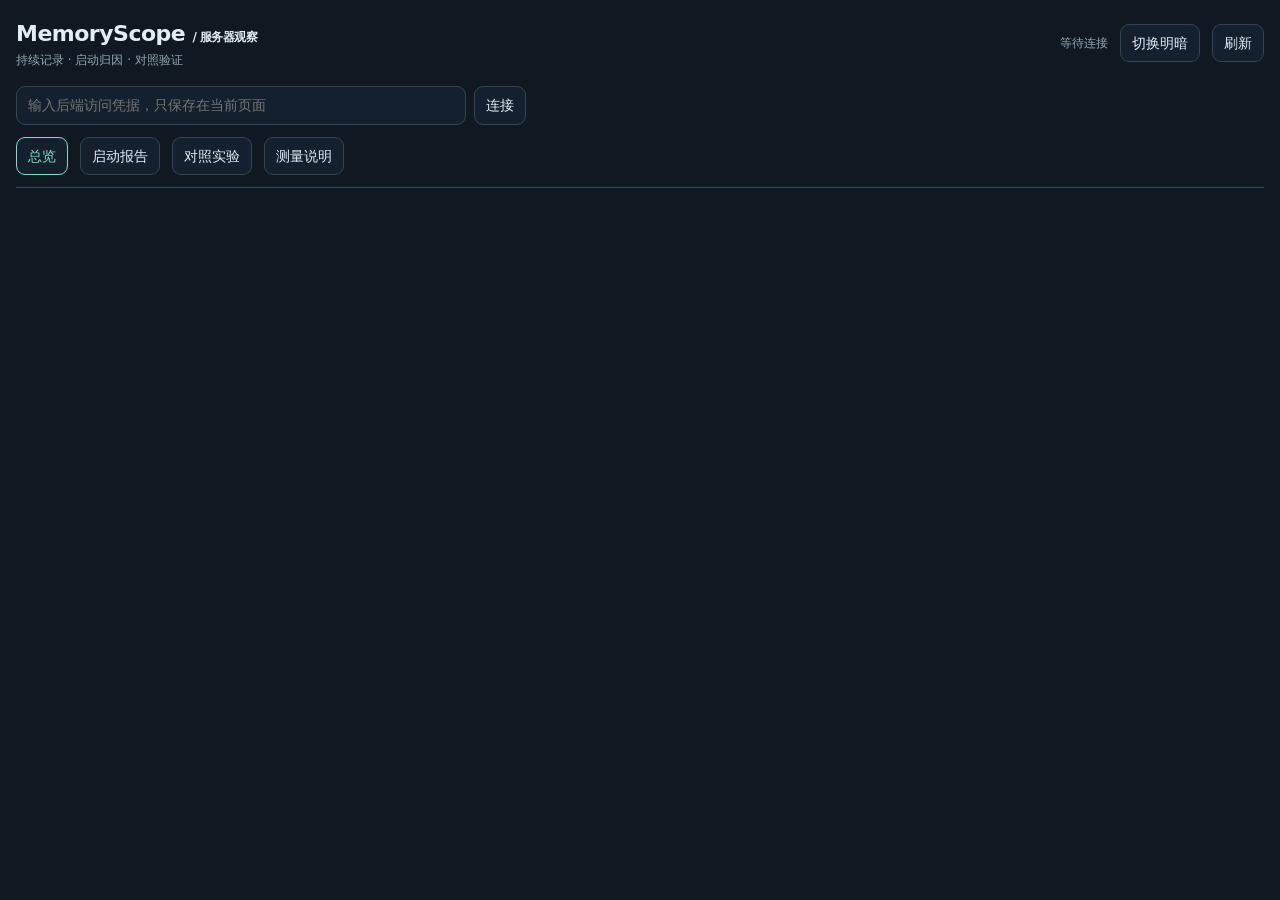
==== pages/memory/observer.html @ 2e9e2c21 "feat: add independent MemoryScope observer, startup probe and restart comparisons" ====
<!doctype html>
<html lang="zh-CN"><head><meta charset="utf-8"><meta name="viewport" content="width=device-width,initial-scale=1">
<title>MemoryScope · 服务器观察</title><link rel="stylesheet" href="./observer.css"></head>
<body class="observer-standalone"><div id="observer-root"></div><script src="./observer.js"></script></body></html>
---- pages/memory/observer.css ----
.observer-standalone{margin:0;background:#101821;color:#dce6f0;font-family:system-ui,-apple-system,"Segoe UI",sans-serif}
#observer-root{--ob-bg:#14202d;--ob-panel:#1a2938;--ob-text:#e2edf5;--ob-muted:#94a8b9;--ob-line:#304558;--ob-accent:#82dbc5;--ob-warn:#f4c978;color:var(--ob-text);font-family:system-ui,sans-serif;font-size:14px;line-height:1.6;max-width:1600px;margin:auto;padding:16px;box-sizing:border-box}
html[data-skin="light"] #observer-root,#observer-root[data-skin="light"]{--ob-bg:#f3f6f8;--ob-panel:#fff;--ob-text:#173246;--ob-muted:#536d80;--ob-line:#d1dfe9;--ob-accent:#13785f;--ob-warn:#926200}
#observer-root *{box-sizing:border-box}#observer-root [hidden]{display:none!important}
.ob-header,.ob-tools,.ob-tabs{display:flex;align-items:center;gap:12px;flex-wrap:wrap}.ob-header{justify-content:space-between;margin-bottom:16px}.ob-header h1{font-size:22px;margin:0;letter-spacing:-.5px}.ob-header p{margin:0;color:var(--ob-muted);font-size:12px}.ob-tabs{margin:12px 0;border-bottom:1px solid var(--ob-line);padding-bottom:12px}
#observer-root button,#observer-root select,#observer-root input{font:inherit;color:var(--ob-text);border:1px solid var(--ob-line);border-radius:9px;background:var(--ob-bg);padding:7px 11px;max-width:100%}#observer-root button{cursor:pointer}#observer-root button:hover,#observer-root button[aria-selected="true"]{border-color:var(--ob-accent);color:var(--ob-accent)}#observer-root button:disabled{opacity:.4;cursor:not-allowed}#observer-root :focus-visible{outline:2px solid var(--ob-accent);outline-offset:3px}
.ob-status{font-size:12px;color:var(--ob-muted)}.ob-notice{border-left:3px solid var(--ob-warn);padding:10px 14px;background:var(--ob-bg);margin:12px 0;color:var(--ob-warn);overflow-wrap:anywhere}.ob-cards{display:grid;grid-template-columns:repeat(4,minmax(0,1fr));gap:12px;margin:14px 0}.ob-card,.ob-box{background:var(--ob-panel);border:1px solid var(--ob-line);border-radius:12px;padding:16px}.ob-card span{color:var(--ob-muted);font-size:12px;display:block}.ob-card strong{font-size:26px;font-weight:550;font-variant-numeric:tabular-nums;display:block;margin:4px 0}.ob-card small{font-size:11px;color:var(--ob-muted)}.ob-box{margin:12px 0}.ob-box h2{font-size:15px;margin:0 0 12px}.ob-caption{color:var(--ob-muted);font-size:12px;margin:8px 0}.ob-table-wrap{overflow:auto;max-height:55vh}#observer-root table{width:100%;border-collapse:collapse;font-size:12px}#observer-root th,#observer-root td{text-align:left;padding:9px 10px;border-bottom:1px solid var(--ob-line);vertical-align:top;white-space:nowrap}#observer-root th{position:sticky;top:0;background:var(--ob-panel);color:var(--ob-muted);font-weight:500;z-index:1}#observer-root td:first-child{max-width:420px;overflow-wrap:anywhere;white-space:normal}#observer-root tr:last-child td{border-bottom:0}.ob-chart{width:100%;height:240px;display:block}.ob-chart text{fill:var(--ob-muted);font-size:12px}.ob-chart .grid{stroke:var(--ob-line);stroke-width:1}.ob-chart .curve{stroke:var(--ob-accent);stroke-width:2;fill:none}.ob-chart .swap-curve{stroke:var(--ob-warn);stroke-width:1.5;fill:none}.ob-chart rect{fill:var(--ob-accent);opacity:.12}.ob-badge{color:var(--ob-accent);font-size:11px}.ob-form{display:grid;grid-template-columns:2fr 1.2fr .6fr auto;gap:10px;align-items:end}.ob-form label{display:flex;flex-direction:column;gap:5px;color:var(--ob-muted);font-size:12px}.ob-empty{padding:30px;text-align:center;color:var(--ob-muted)}.ob-source{font-family:ui-monospace,monospace;font-size:11px;overflow-wrap:anywhere;color:var(--ob-muted)}.ob-auth{display:flex;gap:8px;margin:12px 0}.ob-auth input{flex:1;max-width:450px!important}.ob-columns{display:grid;grid-template-columns:1fr 1fr;gap:12px}.ob-job{border-left:2px solid var(--ob-accent);padding-left:14px;margin:18px 0}.ob-job p{margin:4px 0}.ob-mode{font-size:12px}
@media(max-width:850px){.ob-cards{grid-template-columns:repeat(2,minmax(0,1fr))}.ob-form{grid-template-columns:1fr 1fr}.ob-columns{grid-template-columns:1fr}}
@media(max-width:480px){#observer-root{padding:9px}.ob-cards{gap:8px}.ob-card{padding:12px}.ob-card strong{font-size:21px}.ob-form{grid-template-columns:1fr}.ob-tools{gap:7px}.ob-chart{height:190px}}
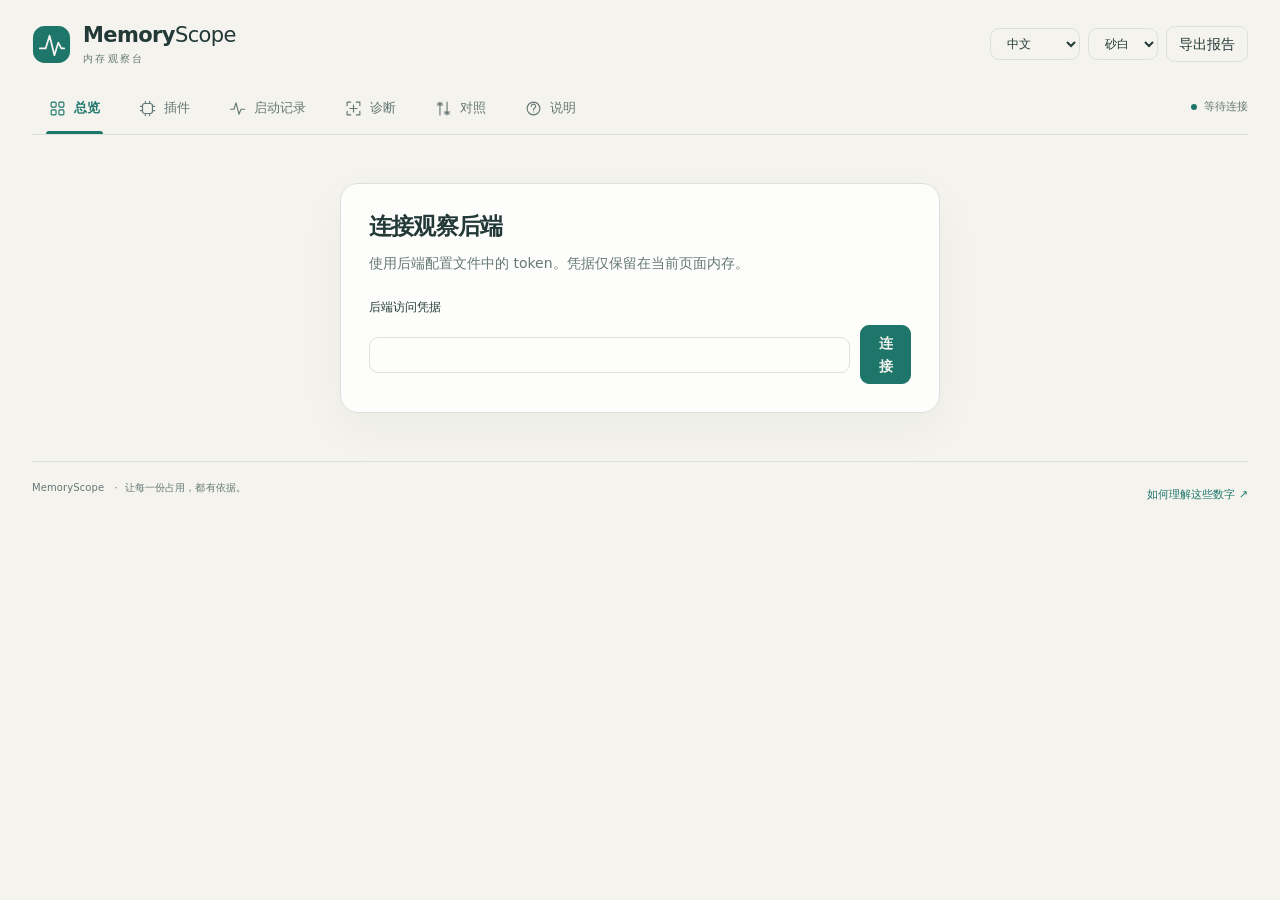
==== commit eadbed56: "Redesign MemoryScope WebUI and connect observer evidence across pages" ====
--- a/pages/memory/observer.html
+++ b/pages/memory/observer.html
@@ -1,4 +1,125 @@
 <!doctype html>
-<html lang="zh-CN"><head><meta charset="utf-8"><meta name="viewport" content="width=device-width,initial-scale=1">
-<title>MemoryScope · 服务器观察</title><link rel="stylesheet" href="./observer.css"></head>
-<body class="observer-standalone"><div id="observer-root"></div><script src="./observer.js"></script></body></html>
+<html lang="zh-CN" data-scope-theme="paper">
+  <head>
+    <meta charset="utf-8" />
+    <meta name="viewport" content="width=device-width, initial-scale=1" />
+    <meta name="color-scheme" content="light dark" />
+    <title>MemoryScope · 内存观察台</title>
+    <link rel="stylesheet" href="./style.css" />
+    <script type="module" src="./app.js"></script>
+  </head>
+  <body data-mode="standalone">
+    <div class="shell">
+      <header class="topbar">
+        <a class="brand" href="#overview" aria-label="MemoryScope"
+          ><svg
+            class="brand-mark"
+            viewBox="0 0 40 40"
+            fill="none"
+            aria-hidden="true"
+          >
+            <rect x="1" y="1" width="38" height="38" rx="12" />
+            <path d="M8 24h6l4-13 5 20 4-13 3 6h3" /></svg
+          ><span
+            >Memory<span class="brand-light">Scope</span
+            ><small data-t="brand.sub">内存观察台</small></span
+          ></a
+        >
+        <div class="header-controls">
+          <label class="sr-only" for="locale" data-t="language">语言</label
+          ><select id="locale" class="compact">
+            <option value="zh-CN">中文</option>
+            <option value="en-US">English</option></select
+          ><label class="sr-only" for="theme" data-t="theme">主题</label
+          ><select id="theme" class="compact">
+            <option value="paper" data-t="theme.paper">砂白</option>
+            <option value="midnight" data-t="theme.midnight">深海</option>
+            <option value="plum" data-t="theme.plum">暮紫</option></select
+          ><button id="export" class="quiet" data-t="export">导出报告</button>
+        </div>
+      </header>
+      <div class="navrow">
+        <nav id="navigation" aria-label="页面导航"></nav>
+        <span id="connection" class="connection" role="status"
+          ><i></i><span data-t="connecting">连接中</span></span
+        >
+      </div>
+      <form id="auth" class="auth card" hidden>
+        <div>
+          <h1 data-t="auth.title">连接观察后端</h1>
+          <p data-t="auth.desc">
+            使用后端配置文件中的 token。凭据仅保留在当前页面内存。
+          </p>
+        </div>
+        <label for="token" data-t="auth.token">后端访问凭据</label>
+        <div class="inline">
+          <input
+            id="token"
+            type="password"
+            autocomplete="off"
+            required
+          /><button class="primary" data-t="connect">连接</button>
+        </div>
+      </form>
+      <div id="notice" class="notice" role="status" hidden></div>
+      <main id="workspace" tabindex="-1">
+        <div class="page-heading">
+          <div>
+            <p class="eyebrow" id="eyebrow">MEMORY OBSERVATORY</p>
+            <h1 id="page-title">总览</h1>
+            <p id="page-subtitle" class="muted"></p>
+          </div>
+          <div class="refresh-controls">
+            <span id="updated" class="muted"></span
+            ><label class="sr-only" for="autorefresh" data-t="auto"
+              >自动刷新</label
+            ><select id="autorefresh">
+              <option value="15" data-t="auto.15">每 15 秒</option>
+              <option value="60" data-t="auto.60">每 60 秒</option>
+              <option value="0" data-t="auto.off">暂停刷新</option></select
+            ><button id="refresh" data-t="refresh">刷新</button>
+          </div>
+        </div>
+        <div id="content" aria-busy="true">
+          <div class="loading" data-t="loading">正在读取数据…</div>
+        </div>
+      </main>
+      <footer>
+        <span
+          >MemoryScope <span class="footer-dot">·</span
+          ><span data-t="footer">让每一份占用，都有依据。</span></span
+        ><button data-go="guide" class="text-button" data-t="metrics.help">
+          如何理解这些数字 ↗
+        </button>
+      </footer>
+    </div>
+    <div id="drawer" class="drawer-backdrop" hidden>
+      <section
+        class="drawer"
+        role="dialog"
+        aria-modal="true"
+        aria-labelledby="detail-title"
+        tabindex="-1"
+      >
+        <header class="drawer-head">
+          <span class="eyebrow">PLUGIN INSIGHT</span
+          ><button id="close-drawer" data-t="close">关闭</button>
+        </header>
+        <div id="detail"></div>
+      </section>
+    </div>
+    <dialog id="confirm">
+      <form method="dialog">
+        <h2 id="confirm-title"></h2>
+        <p id="confirm-text"></p>
+        <div class="dialog-actions">
+          <button value="cancel" data-t="cancel">取消</button
+          ><button value="confirm" class="primary" data-t="continue">
+            确认执行
+          </button>
+        </div>
+      </form>
+    </dialog>
+    <div id="toast" class="toast" role="status" hidden></div>
+  </body>
+</html>
--- a/pages/memory/style.css
+++ b/pages/memory/style.css
@@ -0,0 +1,1436 @@
+/* Original MemoryScope design: mineral accents and a data-first workspace. */
+:root {
+  color-scheme: light;
+  --bg: #f4f3ee;
+  --surface: #fdfdfb;
+  --soft: #eeeee8;
+  --hover: #e6ebe6;
+  --ink: #233937;
+  --muted: #657874;
+  --line: #dce2db;
+  --accent: #1e766b;
+  --accent-soft: #e4f0ea;
+  --secondary: #c48756;
+  --warn: #a45b27;
+  --bad: #b94b48;
+  --shadow: 0 16px 50px #2037310a;
+  --chart-fill: #1e766b12;
+  --radius: 18px;
+  --sans: Inter, "Segoe UI", "Microsoft YaHei", system-ui, sans-serif;
+  --mono: "Cascadia Code", "SFMono-Regular", Consolas, monospace;
+}
+:root[data-scope-theme="midnight"] {
+  color-scheme: dark;
+  --bg: #10191f;
+  --surface: #17242c;
+  --soft: #1c2c35;
+  --hover: #253943;
+  --ink: #e2ebea;
+  --muted: #99adb3;
+  --line: #2b3c45;
+  --accent: #83d2bf;
+  --accent-soft: #223c3c;
+  --secondary: #e8b884;
+  --warn: #efb07b;
+  --bad: #f69891;
+  --shadow: 0 16px 50px #02090e20;
+  --chart-fill: #83d2bf14;
+}
+:root[data-scope-theme="plum"] {
+  color-scheme: dark;
+  --bg: #1c1924;
+  --surface: #282332;
+  --soft: #302a3c;
+  --hover: #3b3349;
+  --ink: #f0e8ef;
+  --muted: #b6a8bf;
+  --line: #41374d;
+  --accent: #d0b1e9;
+  --accent-soft: #3b304d;
+  --secondary: #eeb29f;
+  --warn: #efbd87;
+  --bad: #ffa1b7;
+  --shadow: 0 16px 50px #110b1d20;
+  --chart-fill: #d0b1e912;
+}
+* {
+  box-sizing: border-box;
+}
+body {
+  margin: 0;
+  background: var(--bg);
+  color: var(--ink);
+  font: 14px/1.6 var(--sans);
+}
+[hidden] {
+  display: none !important;
+}
+button,
+input,
+select {
+  font: inherit;
+  color: inherit;
+}
+button,
+select,
+input {
+  border: 1px solid var(--line);
+  border-radius: 9px;
+  background: var(--surface);
+  min-height: 36px;
+  padding: 6px 12px;
+}
+button,
+select {
+  cursor: pointer;
+}
+button:hover {
+  background: var(--hover);
+  border-color: var(--muted);
+}
+button:disabled {
+  cursor: not-allowed;
+  opacity: 0.45;
+}
+button:focus-visible,
+input:focus-visible,
+select:focus-visible,
+a:focus-visible,
+[tabindex]:focus-visible {
+  outline: 2px solid var(--accent);
+  outline-offset: 3px;
+}
+button.primary {
+  background: var(--accent);
+  border-color: var(--accent);
+  color: var(--bg);
+  font-weight: 650;
+}
+button.quiet {
+  background: transparent;
+}
+button.text-button {
+  border: 0;
+  background: none;
+  padding: 0;
+  min-height: 30px;
+  color: var(--accent);
+}
+a {
+  color: var(--accent);
+}
+h1,
+h2,
+h3,
+p {
+  margin: 0;
+}
+h1 {
+  font-size: 27px;
+  font-weight: 650;
+  letter-spacing: -0.8px;
+  line-height: 1.3;
+}
+h2 {
+  font-size: 16px;
+  font-weight: 650;
+  letter-spacing: -0.3px;
+}
+h3 {
+  font-size: 14px;
+}
+p + p {
+  margin-top: 10px;
+}
+small,
+.muted {
+  color: var(--muted);
+}
+small {
+  font-size: 12px;
+}
+.mono {
+  font-family: var(--mono);
+  font-variant-numeric: tabular-nums;
+}
+.num {
+  font-variant-numeric: tabular-nums;
+  white-space: nowrap;
+}
+.sr-only {
+  position: absolute;
+  width: 1px;
+  height: 1px;
+  padding: 0;
+  overflow: hidden;
+  clip: rect(0, 0, 0, 0);
+  white-space: nowrap;
+}
+.shell {
+  max-width: 1640px;
+  margin: auto;
+  padding: 0 32px;
+}
+.topbar {
+  display: flex;
+  align-items: center;
+  justify-content: space-between;
+  gap: 16px;
+  padding: 23px 0 21px;
+}
+.brand {
+  display: flex;
+  gap: 12px;
+  align-items: center;
+  color: var(--ink);
+  text-decoration: none;
+  font-size: 21px;
+  line-height: 1.2;
+  font-weight: 700;
+  letter-spacing: -0.6px;
+}
+.brand-light {
+  font-weight: 400;
+}
+.brand small {
+  display: block;
+  font-size: 10px;
+  letter-spacing: 2.3px;
+  margin-top: 5px;
+  font-weight: 500;
+}
+.brand-mark {
+  width: 39px;
+  height: 39px;
+  flex-shrink: 0;
+}
+.brand-mark rect {
+  fill: var(--accent);
+}
+.brand-mark path {
+  stroke: var(--bg);
+  stroke-width: 1.8;
+  stroke-linecap: round;
+  stroke-linejoin: round;
+}
+.header-controls,
+.inline,
+.refresh-controls,
+.toolbar,
+.pills,
+.card-head,
+.row-between {
+  display: flex;
+  align-items: center;
+  gap: 10px;
+}
+.header-controls {
+  gap: 8px;
+}
+.compact {
+  min-height: 32px;
+  font-size: 12px;
+  background: transparent;
+}
+.navrow {
+  display: flex;
+  align-items: center;
+  justify-content: space-between;
+  gap: 12px;
+  border-bottom: 1px solid var(--line);
+  margin-bottom: 24px;
+}
+nav {
+  display: flex;
+  gap: 5px;
+  overflow-x: auto;
+  scrollbar-width: none;
+}
+nav button {
+  position: relative;
+  display: flex;
+  align-items: center;
+  gap: 8px;
+  background: none;
+  border: none;
+  border-radius: 0;
+  white-space: nowrap;
+  padding: 12px 17px 15px;
+  color: var(--muted);
+  font-size: 13px;
+}
+nav button:hover {
+  background: transparent;
+  color: var(--ink);
+}
+nav button[aria-current="page"] {
+  color: var(--accent);
+  font-weight: 650;
+}
+nav button[aria-current="page"]:after {
+  content: "";
+  height: 3px;
+  position: absolute;
+  bottom: 0;
+  left: 14px;
+  right: 14px;
+  background: var(--accent);
+  border-radius: 3px 3px 0 0;
+}
+.icon {
+  height: 17px;
+  width: 17px;
+  vertical-align: middle;
+  stroke: currentColor;
+  stroke-width: 1.6;
+  fill: none;
+  stroke-linecap: round;
+  stroke-linejoin: round;
+}
+.connection {
+  display: flex;
+  align-items: center;
+  gap: 7px;
+  font-size: 11px;
+  white-space: nowrap;
+  color: var(--muted);
+  padding-bottom: 6px;
+}
+.connection i,
+.dot {
+  width: 6px;
+  height: 6px;
+  border-radius: 50%;
+  background: var(--accent);
+  display: inline-block;
+}
+.connection.error i {
+  background: var(--bad);
+}
+.connection.pending i {
+  background: var(--warn);
+}
+.page-heading {
+  display: flex;
+  justify-content: space-between;
+  align-items: flex-end;
+  gap: 18px;
+  margin: 0 0 24px;
+}
+.page-heading .muted {
+  font-size: 12px;
+  margin-top: 8px;
+}
+.eyebrow {
+  font: 10px/1.6 var(--mono);
+  letter-spacing: 2px;
+  color: var(--accent);
+  margin-bottom: 7px;
+}
+.refresh-controls {
+  flex-shrink: 0;
+}
+.refresh-controls .muted {
+  margin: 0;
+  font-size: 11px;
+}
+.refresh-controls select,
+.refresh-controls button {
+  font-size: 12px;
+  min-height: 33px;
+}
+.card {
+  background: var(--surface);
+  border: 1px solid var(--line);
+  border-radius: var(--radius);
+  box-shadow: var(--shadow);
+  min-width: 0;
+}
+.card-head {
+  padding: 21px 23px 14px;
+  justify-content: space-between;
+  flex-wrap: wrap;
+}
+.card-head small {
+  display: block;
+  margin-top: 3px;
+}
+.card-body {
+  padding: 0 23px 22px;
+}
+.metrics {
+  display: grid;
+  grid-template-columns: repeat(4, minmax(0, 1fr));
+  gap: 14px;
+  margin-bottom: 18px;
+}
+.metric {
+  padding: 18px 21px 15px;
+  position: relative;
+  overflow: hidden;
+}
+.metric-label {
+  font-size: 12px;
+  color: var(--muted);
+  display: flex;
+  justify-content: space-between;
+  gap: 8px;
+}
+.metric-label .icon {
+  opacity: 0.65;
+}
+.metric-value {
+  font-family: var(--mono);
+  font-size: 29px;
+  letter-spacing: -1.6px;
+  line-height: 1.5;
+  margin-top: 7px;
+  font-weight: 500;
+}
+.metric-value .unit {
+  font-size: 13px;
+  letter-spacing: 0;
+  color: var(--muted);
+  margin-left: 5px;
+}
+.metric-note {
+  font-size: 11px;
+  color: var(--muted);
+  min-height: 18px;
+}
+.overview-grid {
+  display: grid;
+  grid-template-columns: minmax(0, 2.55fr) minmax(260px, 1fr);
+  gap: 18px;
+  margin-bottom: 18px;
+}
+.chart-card {
+  overflow: hidden;
+}
+.chart-toolbar {
+  padding: 0 23px;
+  display: flex;
+  justify-content: space-between;
+  gap: 10px;
+  flex-wrap: wrap;
+}
+.pills {
+  gap: 2px;
+  padding: 3px;
+  background: var(--soft);
+  border-radius: 9px;
+  width: max-content;
+  max-width: 100%;
+}
+.pills button {
+  border: 0;
+  background: none;
+  min-height: 28px;
+  font-size: 11px;
+  padding: 4px 11px;
+  white-space: nowrap;
+}
+.pills button[aria-pressed="true"] {
+  background: var(--surface);
+  box-shadow: 0 1px 4px #0000000e;
+  color: var(--accent);
+}
+.chart-toolbar select {
+  font-size: 11px;
+  min-height: 30px;
+  max-width: 100%;
+}
+.chart-options {
+  display: flex;
+  align-items: center;
+  gap: 9px;
+  color: var(--muted);
+  font-size: 11px;
+}
+.chart-options input {
+  min-height: 0;
+  accent-color: var(--accent);
+  margin: 0 4px 0 0;
+}
+.chart-options label {
+  display: flex;
+  align-items: center;
+}
+.trend {
+  position: relative;
+  margin: 10px 10px 0;
+  min-width: 0;
+  user-select: none;
+}
+.trend svg {
+  width: 100%;
+  height: 310px;
+  display: block;
+  touch-action: pan-y;
+}
+.chart-axis {
+  font: 11px var(--sans);
+  fill: var(--muted);
+}
+.chart-grid {
+  stroke: var(--line);
+  stroke-dasharray: 3 5;
+}
+.chart-line {
+  fill: none;
+  stroke: var(--accent);
+  stroke-width: 2.3;
+  stroke-linejoin: round;
+  stroke-linecap: round;
+}
+.chart-area {
+  fill: var(--chart-fill);
+}
+.chart-marker {
+  fill: var(--accent);
+  stroke: var(--surface);
+  stroke-width: 3;
+}
+.chart-cross {
+  stroke: var(--muted);
+  stroke-width: 1;
+  stroke-dasharray: 4 4;
+}
+.chart-selection {
+  fill: var(--accent);
+  opacity: 0.13;
+}
+.chart-tip {
+  position: absolute;
+  z-index: 2;
+  pointer-events: none;
+  background: var(--ink);
+  color: var(--bg);
+  border-radius: 9px;
+  box-shadow: var(--shadow);
+  padding: 10px 14px;
+  font: 12px var(--mono);
+  min-width: 150px;
+  top: 12px;
+}
+.chart-tip small {
+  color: inherit;
+  opacity: 0.75;
+  display: block;
+  font: 10px var(--sans);
+  margin-bottom: 5px;
+}
+.chart-empty {
+  height: 270px;
+  display: flex;
+  flex-direction: column;
+  align-items: center;
+  justify-content: center;
+  color: var(--muted);
+  gap: 8px;
+  text-align: center;
+  padding: 24px;
+}
+.chart-summary {
+  border-top: 1px solid var(--line);
+  display: grid;
+  grid-template-columns: repeat(3, 1fr);
+  padding: 14px 23px;
+  gap: 10px;
+}
+.chart-summary span {
+  display: block;
+  font-size: 10px;
+  color: var(--muted);
+}
+.chart-summary strong {
+  font: 14px var(--mono);
+  display: block;
+  margin-top: 3px;
+}
+.chart-hint {
+  font-size: 10px;
+  color: var(--muted);
+  margin: 0 23px 12px;
+}
+.insight-head {
+  padding: 23px 23px 18px;
+  border-bottom: 1px solid var(--line);
+}
+.insight-head h2 {
+  font-size: 20px;
+  margin: 5px 0 7px;
+  font-weight: 500;
+}
+.insight-head p {
+  font-size: 12px;
+  color: var(--muted);
+}
+.insight-metrics {
+  display: grid;
+  gap: 15px;
+  padding: 20px 23px;
+}
+.stat-row {
+  display: flex;
+  align-items: center;
+  justify-content: space-between;
+  gap: 8px;
+  font-size: 12px;
+}
+.stat-row span {
+  color: var(--muted);
+}
+.stat-row strong {
+  font-family: var(--mono);
+  font-size: 12px;
+  font-weight: 500;
+}
+.meter {
+  height: 5px;
+  background: var(--soft);
+  border-radius: 3px;
+  overflow: hidden;
+  margin-top: 9px;
+}
+.meter span {
+  display: block;
+  height: 100%;
+  background: var(--accent);
+  border-radius: 3px;
+}
+.insight-foot {
+  padding: 15px 23px;
+  border-top: 1px solid var(--line);
+  font-size: 11px;
+  color: var(--muted);
+}
+.insight-foot button {
+  font-size: 11px;
+}
+.two-col {
+  display: grid;
+  grid-template-columns: repeat(2, minmax(0, 1fr));
+  gap: 18px;
+  margin-bottom: 18px;
+}
+.table-wrap {
+  overflow-x: auto;
+  scrollbar-width: thin;
+  max-width: 100%;
+  border-radius: 0 0 var(--radius) var(--radius);
+}
+table {
+  width: 100%;
+  border-collapse: collapse;
+  font-size: 12px;
+  text-align: left;
+}
+th {
+  font-size: 10px;
+  letter-spacing: 0.3px;
+  font-weight: 500;
+  color: var(--muted);
+  background: var(--soft);
+  white-space: nowrap;
+}
+th,
+td {
+  padding: 13px 20px;
+  border-bottom: 1px solid var(--line);
+}
+td {
+  vertical-align: middle;
+}
+tbody tr:last-child td {
+  border-bottom: none;
+}
+tbody tr:hover {
+  background: var(--soft);
+}
+td.right,
+th.right {
+  text-align: right;
+}
+td .sub {
+  display: block;
+  color: var(--muted);
+  font: 10px var(--mono);
+  margin-top: 3px;
+  max-width: 360px;
+  overflow: hidden;
+  text-overflow: ellipsis;
+  white-space: nowrap;
+}
+.plugin-link {
+  border: 0;
+  padding: 0;
+  background: none;
+  color: var(--ink);
+  font-weight: 600;
+  min-height: 26px;
+  max-width: 300px;
+  overflow: hidden;
+  text-overflow: ellipsis;
+  white-space: nowrap;
+  display: block;
+  text-align: left;
+}
+.plugin-link:hover {
+  background: none;
+  color: var(--accent);
+}
+.tag {
+  display: inline-flex;
+  gap: 5px;
+  align-items: center;
+  background: var(--accent-soft);
+  color: var(--accent);
+  font-size: 10px;
+  padding: 3px 8px;
+  border-radius: 5px;
+  white-space: nowrap;
+}
+.tag.neutral {
+  color: var(--muted);
+  background: var(--soft);
+}
+.tag.warn {
+  color: var(--warn);
+  background: var(--soft);
+}
+.tag.bad {
+  color: var(--bad);
+  background: var(--soft);
+}
+.bar-cell {
+  min-width: 160px;
+}
+.mini-track {
+  display: block;
+  max-width: 120px;
+  height: 3px;
+  margin-top: 6px;
+  background: var(--soft);
+  border-radius: 3px;
+}
+.mini-track span {
+  display: block;
+  height: 100%;
+  background: var(--accent);
+  border-radius: 3px;
+}
+.toolbar {
+  justify-content: space-between;
+  flex-wrap: wrap;
+  margin-bottom: 16px;
+}
+.toolbar input[type="search"] {
+  width: 280px;
+  max-width: 100%;
+  background: var(--surface);
+}
+.toolbar .inline {
+  flex-wrap: wrap;
+}
+.notice {
+  border: 1px solid var(--line);
+  border-left: 3px solid var(--warn);
+  background: var(--surface);
+  padding: 11px 16px;
+  margin-bottom: 20px;
+  border-radius: 8px;
+  font-size: 12px;
+  overflow-wrap: anywhere;
+}
+.notice.error {
+  border-left-color: var(--bad);
+}
+.notice button {
+  font-size: 11px;
+  margin-left: 12px;
+  min-height: 28px;
+}
+.empty {
+  padding: 46px 22px;
+  text-align: center;
+  color: var(--muted);
+  font-size: 13px;
+}
+.empty h2 {
+  color: var(--ink);
+  margin-bottom: 8px;
+}
+.empty .icon {
+  width: 32px;
+  height: 32px;
+  opacity: 0.6;
+  margin-bottom: 12px;
+}
+.empty button {
+  margin-top: 17px;
+}
+.loading {
+  padding: 80px 20px;
+  text-align: center;
+  color: var(--muted);
+  animation: breathe 1.3s ease-in-out infinite alternate;
+}
+@keyframes breathe {
+  to {
+    opacity: 0.4;
+  }
+}
+.section-gap {
+  margin-top: 18px;
+}
+.data-note {
+  font-size: 11px;
+  color: var(--muted);
+  margin: 12px 2px;
+}
+.diagnostic-grid {
+  display: grid;
+  grid-template-columns: repeat(3, minmax(0, 1fr));
+  gap: 16px;
+  margin-bottom: 18px;
+}
+.tool-card {
+  padding: 23px;
+  display: flex;
+  flex-direction: column;
+  gap: 12px;
+  align-items: flex-start;
+}
+.tool-card .tool-icon {
+  height: 36px;
+  width: 36px;
+  display: grid;
+  place-items: center;
+  background: var(--accent-soft);
+  border-radius: 10px;
+  color: var(--accent);
+}
+.tool-card p {
+  font-size: 12px;
+  color: var(--muted);
+  flex: 1;
+}
+.tool-card button {
+  font-size: 12px;
+}
+.tool-status {
+  font: 11px var(--mono);
+  color: var(--muted);
+}
+.scan-result {
+  padding: 18px 23px;
+  border-bottom: 1px solid var(--line);
+}
+.scan-result p {
+  color: var(--muted);
+  font-size: 12px;
+}
+.guide-grid {
+  display: grid;
+  grid-template-columns: repeat(2, minmax(0, 1fr));
+  gap: 18px;
+}
+.guide-card {
+  padding: 26px;
+}
+.guide-card h2 {
+  margin-bottom: 12px;
+}
+.guide-card p,
+.guide-card li {
+  color: var(--muted);
+  font-size: 13px;
+}
+.guide-card .eyebrow {
+  font-size: 11px;
+  margin-bottom: 10px;
+}
+.guide-card li + li {
+  margin-top: 10px;
+}
+.form-grid {
+  display: grid;
+  grid-template-columns: repeat(2, minmax(0, 1fr));
+  gap: 16px;
+}
+.field {
+  display: flex;
+  flex-direction: column;
+  gap: 7px;
+  font-size: 12px;
+}
+.field select,
+.field input {
+  width: 100%;
+  min-width: 0;
+}
+.checkline {
+  display: flex;
+  align-items: flex-start;
+  gap: 10px;
+  font-size: 12px;
+  margin: 18px 0;
+}
+.checkline input {
+  min-height: 0;
+  margin-top: 5px;
+  accent-color: var(--accent);
+}
+.experiment-history .card-body {
+  max-height: 650px;
+  overflow: auto;
+}
+.job {
+  padding: 17px 0;
+  border-bottom: 1px solid var(--line);
+}
+.job:first-child {
+  padding-top: 0;
+}
+.job p {
+  font-size: 12px;
+  margin-top: 8px;
+  overflow-wrap: anywhere;
+}
+.job .mono {
+  font-size: 11px;
+}
+.job strong {
+  font: 20px var(--mono);
+}
+.timeline {
+  display: flex;
+  gap: 4px;
+  align-items: center;
+  margin: 13px 0;
+}
+.timeline span {
+  background: var(--soft);
+  border-radius: 5px;
+  padding: 7px 9px;
+  font: 11px var(--mono);
+}
+.timeline span:nth-child(even) {
+  color: var(--secondary);
+}
+.auth {
+  max-width: 600px;
+  margin: 48px auto;
+  padding: 28px;
+}
+.auth p {
+  margin: 10px 0 24px;
+  color: var(--muted);
+}
+.auth label {
+  font-size: 12px;
+  display: block;
+  margin-bottom: 8px;
+}
+.auth input {
+  width: 100%;
+  min-width: 0;
+}
+.auth h1 {
+  font-size: 23px;
+}
+footer {
+  display: flex;
+  justify-content: space-between;
+  gap: 16px;
+  font-size: 10px;
+  color: var(--muted);
+  border-top: 1px solid var(--line);
+  margin-top: 30px;
+  padding: 18px 0 23px;
+  letter-spacing: 0.1px;
+}
+.footer-dot {
+  padding: 0 7px;
+}
+footer button {
+  font-size: 11px;
+}
+.drawer-backdrop {
+  position: fixed;
+  inset: 0;
+  background: #0a151960;
+  backdrop-filter: blur(4px);
+  z-index: 20;
+  display: flex;
+  justify-content: flex-end;
+}
+.drawer {
+  width: 620px;
+  max-width: 100%;
+  height: 100%;
+  overflow: auto;
+  background: var(--surface);
+  padding: 27px;
+  border-left: 1px solid var(--line);
+  box-shadow: -20px 0 70px #0002;
+}
+.drawer-head {
+  display: flex;
+  align-items: center;
+  justify-content: space-between;
+  margin-bottom: 25px;
+}
+.drawer h1 {
+  font-size: 23px;
+  overflow-wrap: anywhere;
+}
+.drawer h2 {
+  margin: 26px 0 12px;
+}
+.drawer .metrics {
+  grid-template-columns: repeat(2, minmax(0, 1fr));
+  margin-top: 23px;
+}
+.drawer .metric {
+  box-shadow: none;
+  background: var(--soft);
+  border: 0;
+}
+.drawer .metric-value {
+  font-size: 23px;
+}
+.drawer .table-wrap {
+  border: 1px solid var(--line);
+  border-radius: 12px;
+}
+.drawer td,
+.drawer th {
+  padding: 12px;
+}
+.drawer .identity {
+  font-size: 11px;
+  overflow-wrap: anywhere;
+  margin-top: 7px;
+}
+.package-list {
+  display: flex;
+  gap: 6px;
+  flex-wrap: wrap;
+}
+.package-list span {
+  font-family: var(--mono);
+  font-size: 11px;
+  padding: 4px 7px;
+  background: var(--soft);
+  border-radius: 5px;
+}
+dialog {
+  border: 1px solid var(--line);
+  border-radius: 18px;
+  max-width: 460px;
+  width: calc(100% - 40px);
+  padding: 28px;
+  background: var(--surface);
+  color: var(--ink);
+  box-shadow: var(--shadow);
+}
+dialog::backdrop {
+  background: #0a151970;
+  backdrop-filter: blur(3px);
+}
+dialog p {
+  margin: 16px 0 24px;
+  font-size: 13px;
+  color: var(--muted);
+}
+.dialog-actions {
+  display: flex;
+  justify-content: flex-end;
+  gap: 8px;
+}
+.toast {
+  position: fixed;
+  bottom: 25px;
+  left: 50%;
+  transform: translateX(-50%);
+  background: var(--ink);
+  color: var(--bg);
+  padding: 11px 20px;
+  border-radius: 10px;
+  z-index: 30;
+  box-shadow: var(--shadow);
+  max-width: calc(100% - 30px);
+  font-size: 12px;
+  overflow-wrap: anywhere;
+}
+pre {
+  white-space: pre-wrap;
+  overflow-wrap: anywhere;
+  max-height: 400px;
+  overflow: auto;
+  background: var(--soft);
+  border-radius: 9px;
+  padding: 14px;
+  font: 11px/1.7 var(--mono);
+}
+details summary {
+  cursor: pointer;
+  color: var(--muted);
+  font-size: 12px;
+  padding: 10px 0;
+}
+.busy {
+  opacity: 0.6;
+  pointer-events: none;
+}
+.status-heading {
+  display: flex;
+  align-items: center;
+  gap: 9px;
+}
+.status-heading .dot {
+  box-shadow: 0 0 0 5px var(--accent-soft);
+}
+.status-heading .dot.bad {
+  background: var(--bad);
+}
+@media (min-width: 1450px) {
+  .trend svg {
+    height: 340px;
+  }
+  .metric-value {
+    font-size: 32px;
+  }
+  .metrics {
+    gap: 18px;
+  }
+  .page-heading {
+    margin-bottom: 27px;
+  }
+}
+@media (max-width: 1100px) {
+  .shell {
+    padding: 0 22px;
+  }
+  .overview-grid {
+    grid-template-columns: minmax(0, 1fr) 260px;
+  }
+  .refresh-controls #updated {
+    display: none;
+  }
+  nav button {
+    padding-left: 12px;
+    padding-right: 12px;
+  }
+  .metric {
+    padding: 16px;
+  }
+  .metric-value {
+    font-size: 25px;
+  }
+  .two-col {
+    grid-template-columns: 1fr;
+  }
+  .diagnostic-grid {
+    gap: 10px;
+  }
+  .tool-card {
+    padding: 20px;
+  }
+}
+@media (max-width: 800px) {
+  .overview-grid {
+    grid-template-columns: 1fr;
+  }
+  .insight-card {
+    display: grid;
+    grid-template-columns: 1fr 1fr;
+  }
+  .insight-head {
+    border-bottom: 0;
+  }
+  .insight-metrics {
+    padding-left: 0;
+  }
+  .insight-foot {
+    grid-column: 1/-1;
+  }
+  .metrics {
+    gap: 10px;
+  }
+  .metric-value {
+    font-size: 23px;
+  }
+  .connection {
+    display: none;
+  }
+  .navrow nav {
+    width: 100%;
+  }
+  .navrow nav button {
+    flex: 1;
+    justify-content: center;
+  }
+  .page-heading {
+    align-items: flex-start;
+  }
+  .refresh-controls {
+    flex-wrap: wrap;
+    justify-content: flex-end;
+    max-width: 190px;
+  }
+  .diagnostic-grid {
+    grid-template-columns: 1fr;
+  }
+  .tool-card {
+    display: grid;
+    grid-template-columns: 1fr auto;
+    gap: 10px;
+  }
+  .tool-card .tool-icon {
+    display: none;
+  }
+  .tool-card p {
+    grid-column: 1/-1;
+    grid-row: 2;
+  }
+  .tool-card button {
+    grid-column: 2;
+    grid-row: 1;
+  }
+  .guide-grid {
+    grid-template-columns: 1fr;
+  }
+  .metric-note {
+    font-size: 10px;
+  }
+}
+@media (max-width: 560px) {
+  .shell {
+    padding: 0 14px;
+  }
+  .topbar {
+    padding: 18px 0 14px;
+    gap: 10px;
+  }
+  .brand {
+    font-size: 18px;
+    gap: 8px;
+  }
+  .brand-mark {
+    width: 32px;
+    height: 32px;
+  }
+  .brand small {
+    font-size: 9px;
+    letter-spacing: 1.5px;
+  }
+  .header-controls {
+    gap: 5px;
+  }
+  .header-controls select {
+    padding: 4px;
+    font-size: 10px;
+  }
+  .header-controls #export {
+    display: none;
+  }
+  .navrow {
+    margin-bottom: 20px;
+  }
+  nav {
+    gap: 0;
+  }
+  nav button {
+    font-size: 11px;
+    gap: 5px;
+    padding: 11px 9px;
+  }
+  nav .icon {
+    display: none;
+  }
+  .page-heading {
+    gap: 8px;
+    margin-bottom: 19px;
+  }
+  h1 {
+    font-size: 23px;
+  }
+  .page-heading .muted {
+    max-width: 215px;
+    font-size: 11px;
+  }
+  .eyebrow {
+    font-size: 8px;
+    letter-spacing: 1.5px;
+  }
+  .refresh-controls {
+    gap: 5px;
+    max-width: 145px;
+    align-self: center;
+  }
+  .refresh-controls select,
+  .refresh-controls button {
+    font-size: 10px;
+    padding: 4px 7px;
+    min-height: 30px;
+  }
+  .metrics {
+    grid-template-columns: repeat(2, minmax(0, 1fr));
+    margin-bottom: 14px;
+  }
+  .metric {
+    padding: 14px;
+  }
+  .metric-value {
+    font-size: 25px;
+  }
+  .metric-label {
+    font-size: 11px;
+  }
+  .metric-label .icon {
+    width: 14px;
+  }
+  .metric-note {
+    font-size: 10px;
+  }
+  .card {
+    border-radius: 14px;
+  }
+  .card-head {
+    padding: 17px 17px 12px;
+    gap: 8px;
+  }
+  .card-head small {
+    font-size: 10px;
+  }
+  .card-body {
+    padding: 0 17px 18px;
+  }
+  .card-head h2 {
+    font-size: 15px;
+  }
+  .chart-toolbar {
+    padding: 0 17px;
+  }
+  .chart-options {
+    width: 100%;
+    justify-content: space-between;
+  }
+  .trend {
+    margin: 5px 2px 0;
+  }
+  .trend svg {
+    height: 260px;
+  }
+  .chart-axis {
+    font-size: 10px;
+  }
+  .chart-summary {
+    padding: 12px 17px;
+  }
+  .chart-summary strong {
+    font-size: 12px;
+  }
+  .chart-hint {
+    margin: 0 17px 12px;
+  }
+  .insight-head {
+    padding: 18px;
+  }
+  .insight-head h2 {
+    font-size: 18px;
+  }
+  .insight-head p {
+    font-size: 11px;
+  }
+  .insight-metrics {
+    padding: 18px 14px 18px 0;
+    gap: 12px;
+  }
+  .stat-row,
+  .stat-row strong {
+    font-size: 11px;
+  }
+  .insight-foot {
+    padding: 12px 18px;
+  }
+  .two-col,
+  .overview-grid {
+    gap: 14px;
+    margin-bottom: 14px;
+  }
+  .toolbar {
+    gap: 9px;
+  }
+  .toolbar .inline {
+    gap: 6px;
+    width: 100%;
+  }
+  .toolbar input[type="search"] {
+    width: 100%;
+  }
+  .toolbar select {
+    font-size: 11px;
+    flex: 1;
+    min-width: 0;
+    max-width: 100%;
+  }
+  .table-wrap th,
+  .table-wrap td {
+    padding: 12px 15px;
+  }
+  .guide-card {
+    padding: 22px;
+  }
+  .form-grid {
+    grid-template-columns: 1fr;
+  }
+  .drawer {
+    padding: 20px;
+  }
+  .drawer .metric-value {
+    font-size: 22px;
+  }
+  footer {
+    align-items: center;
+    font-size: 9px;
+  }
+  footer button {
+    font-size: 10px;
+    max-width: 120px;
+  }
+  .notice {
+    font-size: 11px;
+  }
+  .auth {
+    padding: 22px;
+  }
+}
+@media (prefers-reduced-motion: reduce) {
+  * {
+    animation: none !important;
+    transition: none !important;
+    scroll-behavior: auto !important;
+  }
+}
+
+.insight-breakdown {
+  border-top: 1px solid var(--line);
+  padding: 18px 23px;
+  display: grid;
+  gap: 12px;
+}
+@media (max-width: 800px) {
+  .insight-breakdown {
+    grid-column: 1/-1;
+    grid-template-columns: 1fr 1fr;
+    gap: 20px;
+    padding: 15px 20px;
+  }
+}
+#run-select {
+  max-width: min(600px, 100%);
+}
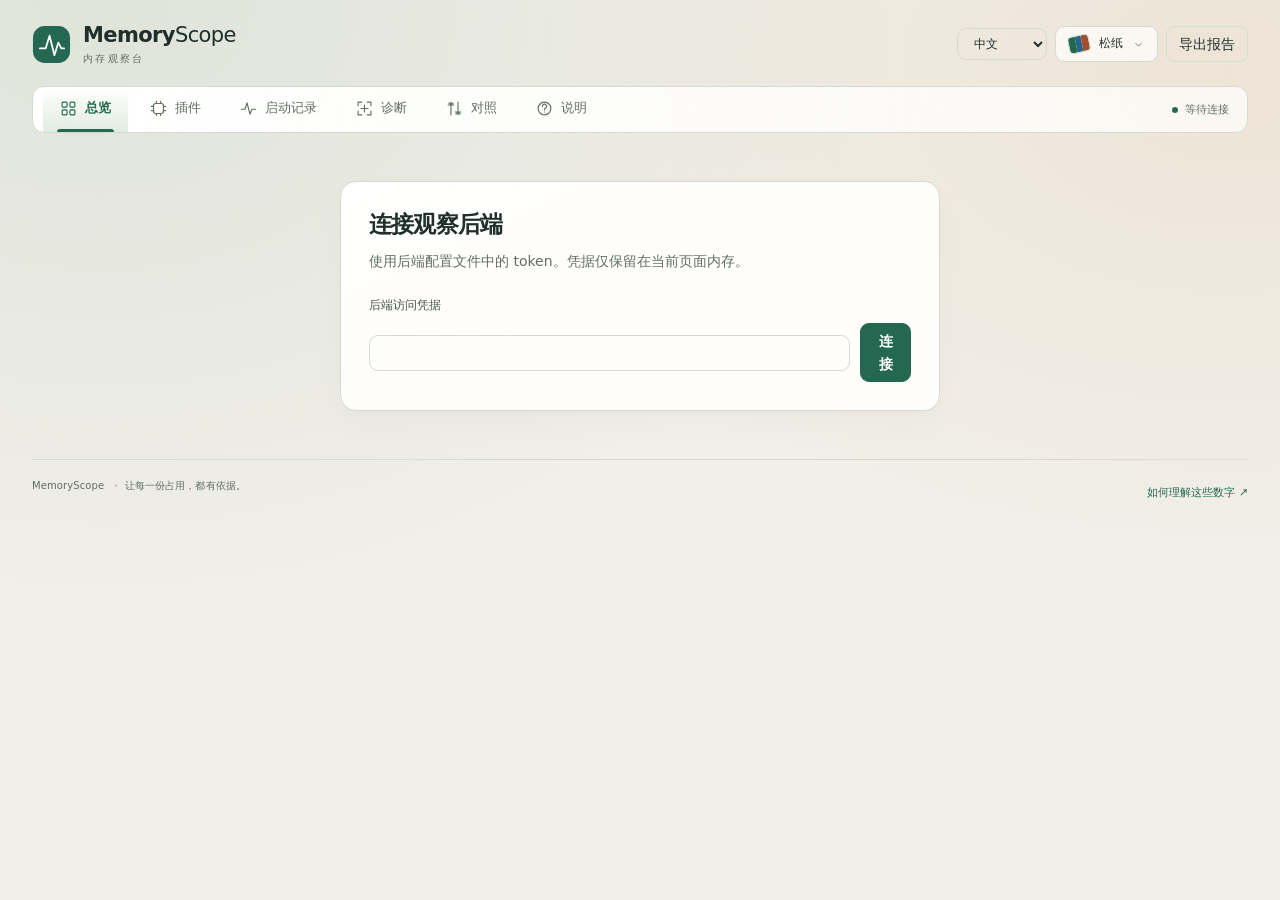
==== commit 62648a73: "Redesign WebUI palettes, glass layers and accessible theme picker" ====
--- a/pages/memory/observer.html
+++ b/pages/memory/observer.html
@@ -29,13 +29,165 @@
           <label class="sr-only" for="locale" data-t="language">语言</label
           ><select id="locale" class="compact">
             <option value="zh-CN">中文</option>
-            <option value="en-US">English</option></select
-          ><label class="sr-only" for="theme" data-t="theme">主题</label
-          ><select id="theme" class="compact">
-            <option value="paper" data-t="theme.paper">砂白</option>
-            <option value="midnight" data-t="theme.midnight">深海</option>
-            <option value="plum" data-t="theme.plum">暮紫</option></select
-          ><button id="export" class="quiet" data-t="export">导出报告</button>
+            <option value="en-US">English</option>
+          </select>
+          <div class="theme-picker" id="theme-picker">
+            <button
+              id="theme"
+              class="theme-trigger compact"
+              type="button"
+              aria-haspopup="menu"
+              aria-expanded="false"
+              aria-controls="theme-menu"
+            >
+              <span class="theme-swatch" aria-hidden="true"
+                ><i></i><i></i><i></i
+              ></span>
+              <span id="theme-name">松纸</span>
+              <svg
+                class="icon theme-chevron"
+                viewBox="0 0 24 24"
+                aria-hidden="true"
+              >
+                <path d="m7 10 5 5 5-5" />
+              </svg>
+            </button>
+            <div
+              id="theme-menu"
+              class="theme-menu"
+              role="menu"
+              aria-labelledby="theme-menu-title"
+              hidden
+            >
+              <div class="theme-menu-head">
+                <span id="theme-menu-title" data-t="theme.choose">选择外观</span
+                ><span class="theme-menu-kicker" aria-hidden="true"
+                  >COLOR STUDIO</span
+                >
+              </div>
+              <button
+                type="button"
+                class="theme-option"
+                role="menuitemradio"
+                aria-checked="false"
+                data-theme-choice="paper"
+                tabindex="-1"
+                aria-labelledby="theme-paper-name"
+                aria-describedby="theme-paper-desc"
+              >
+                <span
+                  class="theme-preview"
+                  data-palette="paper"
+                  aria-hidden="true"
+                  ><span class="preview-top"><i></i><b></b><b></b></span
+                  ><span class="preview-content"
+                    ><span class="preview-stats"><i></i><i></i><i></i></span
+                    ><svg viewBox="0 0 90 28">
+                      <path class="preview-grid" d="M0 7h90M0 20h90" />
+                      <path
+                        class="preview-line"
+                        d="m0 22 10-3 8 2 10-10 9 4 12-10 9 5 9-3 11 6 12-9"
+                      /></svg></span
+                ></span>
+                <span class="theme-option-copy"
+                  ><strong id="theme-paper-name" data-t="theme.paper"></strong
+                  ><small
+                    id="theme-paper-desc"
+                    data-t="theme.paper.desc"
+                  ></small
+                ></span>
+                <svg
+                  class="icon theme-check"
+                  viewBox="0 0 24 24"
+                  aria-hidden="true"
+                >
+                  <path d="m5 12 4 4L19 6" />
+                </svg>
+              </button>
+              <button
+                type="button"
+                class="theme-option"
+                role="menuitemradio"
+                aria-checked="false"
+                data-theme-choice="midnight"
+                tabindex="-1"
+                aria-labelledby="theme-midnight-name"
+                aria-describedby="theme-midnight-desc"
+              >
+                <span
+                  class="theme-preview"
+                  data-palette="midnight"
+                  aria-hidden="true"
+                  ><span class="preview-top"><i></i><b></b><b></b></span
+                  ><span class="preview-content"
+                    ><span class="preview-stats"><i></i><i></i><i></i></span
+                    ><svg viewBox="0 0 90 28">
+                      <path class="preview-grid" d="M0 7h90M0 20h90" />
+                      <path
+                        class="preview-line"
+                        d="m0 22 10-3 8 2 10-10 9 4 12-10 9 5 9-3 11 6 12-9"
+                      /></svg></span
+                ></span>
+                <span class="theme-option-copy"
+                  ><strong
+                    id="theme-midnight-name"
+                    data-t="theme.midnight"
+                  ></strong
+                  ><small
+                    id="theme-midnight-desc"
+                    data-t="theme.midnight.desc"
+                  ></small
+                ></span>
+                <svg
+                  class="icon theme-check"
+                  viewBox="0 0 24 24"
+                  aria-hidden="true"
+                >
+                  <path d="m5 12 4 4L19 6" />
+                </svg>
+              </button>
+              <button
+                type="button"
+                class="theme-option"
+                role="menuitemradio"
+                aria-checked="false"
+                data-theme-choice="plum"
+                tabindex="-1"
+                aria-labelledby="theme-plum-name"
+                aria-describedby="theme-plum-desc"
+              >
+                <span
+                  class="theme-preview"
+                  data-palette="plum"
+                  aria-hidden="true"
+                  ><span class="preview-top"><i></i><b></b><b></b></span
+                  ><span class="preview-content"
+                    ><span class="preview-stats"><i></i><i></i><i></i></span
+                    ><svg viewBox="0 0 90 28">
+                      <path class="preview-grid" d="M0 7h90M0 20h90" />
+                      <path
+                        class="preview-line"
+                        d="m0 22 10-3 8 2 10-10 9 4 12-10 9 5 9-3 11 6 12-9"
+                      /></svg></span
+                ></span>
+                <span class="theme-option-copy"
+                  ><strong id="theme-plum-name" data-t="theme.plum"></strong
+                  ><small id="theme-plum-desc" data-t="theme.plum.desc"></small
+                ></span>
+                <svg
+                  class="icon theme-check"
+                  viewBox="0 0 24 24"
+                  aria-hidden="true"
+                >
+                  <path d="m5 12 4 4L19 6" />
+                </svg>
+              </button>
+              <p class="theme-menu-foot" data-t="theme.hint">
+                选择即应用，自动记住你的偏好。
+              </p>
+            </div>
+          </div>
+          <button id="export" class="quiet" data-t="export">导出报告</button>
         </div>
       </header>
       <div class="navrow">
--- a/pages/memory/style.css
+++ b/pages/memory/style.css
@@ -1,65 +1,122 @@
-/* Original MemoryScope design: mineral accents and a data-first workspace. */
-:root {
+/* Original MemoryScope palettes. Preview tiles reuse the actual theme tokens. */
+:root,
+[data-palette="paper"] {
   color-scheme: light;
-  --bg: #f4f3ee;
-  --surface: #fdfdfb;
-  --soft: #eeeee8;
-  --hover: #e6ebe6;
-  --ink: #233937;
-  --muted: #657874;
-  --line: #dce2db;
-  --accent: #1e766b;
-  --accent-soft: #e4f0ea;
-  --secondary: #c48756;
-  --warn: #a45b27;
-  --bad: #b94b48;
-  --shadow: 0 16px 50px #2037310a;
-  --chart-fill: #1e766b12;
-  --radius: 18px;
-  --sans: Inter, "Segoe UI", "Microsoft YaHei", system-ui, sans-serif;
+  --bg: #f1efe8;
+  --surface: #fffefb;
+  --soft: #eceee7;
+  --hover: #e3e9e0;
+  --ink: #202f2c;
+  --body: #43534b;
+  --muted: #626e63;
+  --line: #d4dcd0;
+  --accent: #256851;
+  --accent-soft: #e1ece2;
+  --secondary: #a24e32;
+  --secondary-soft: #f4e5dc;
+  --violet: #6d5496;
+  --violet-soft: #eee7f5;
+  --data: #286487;
+  --data-soft: #e4eef3;
+  --good: #286b48;
+  --good-soft: #e0eee2;
+  --warn: #8d5a1b;
+  --warn-soft: #f6ead0;
+  --bad: #af393f;
+  --bad-soft: #f8e5e6;
+  --on-accent: #ffffff;
+  --panel: #fffefbed;
+  --glass: #fffefbbf;
+  --glow-a: #b7cbb850;
+  --glow-b: #e4c5a544;
+  --rim: #ffffff;
+  --shadow: 0 3px 6px #263b2803, 0 14px 35px #263b2806;
+  --float-shadow: 0 18px 65px #25332624, 0 3px 12px #2533260a;
+  --radius: 16px;
+  --sans:
+    Inter, "Segoe UI Variable Text", "Segoe UI", "PingFang SC",
+    "Microsoft YaHei", system-ui, sans-serif;
   --mono: "Cascadia Code", "SFMono-Regular", Consolas, monospace;
 }
-:root[data-scope-theme="midnight"] {
+:root[data-scope-theme="midnight"],
+[data-palette="midnight"] {
   color-scheme: dark;
-  --bg: #10191f;
-  --surface: #17242c;
-  --soft: #1c2c35;
-  --hover: #253943;
-  --ink: #e2ebea;
-  --muted: #99adb3;
-  --line: #2b3c45;
-  --accent: #83d2bf;
-  --accent-soft: #223c3c;
-  --secondary: #e8b884;
-  --warn: #efb07b;
-  --bad: #f69891;
-  --shadow: 0 16px 50px #02090e20;
-  --chart-fill: #83d2bf14;
-}
-:root[data-scope-theme="plum"] {
+  --bg: #0c141e;
+  --surface: #142232;
+  --soft: #1c2d40;
+  --hover: #243b50;
+  --ink: #edf4fc;
+  --body: #c2d1e1;
+  --muted: #9cacc0;
+  --line: #304357;
+  --accent: #7ed9cf;
+  --accent-soft: #1b3a3e;
+  --secondary: #efbd78;
+  --secondary-soft: #3d3327;
+  --violet: #b9adf6;
+  --violet-soft: #302e4b;
+  --data: #8cc8ff;
+  --data-soft: #21394f;
+  --good: #8addae;
+  --good-soft: #1b3b33;
+  --warn: #f4c77e;
+  --warn-soft: #3c3425;
+  --bad: #ff9d9e;
+  --bad-soft: #422c36;
+  --on-accent: #0c2828;
+  --panel: #18283af2;
+  --glass: #18283abf;
+  --glow-a: #287b9d2c;
+  --glow-b: #536cab1e;
+  --rim: #e0eeff12;
+  --shadow: 0 4px 8px #0000000a, 0 18px 40px #00000017;
+  --float-shadow: 0 22px 70px #0008, 0 2px 8px #0003;
+}
+:root[data-scope-theme="plum"],
+[data-palette="plum"] {
   color-scheme: dark;
-  --bg: #1c1924;
-  --surface: #282332;
-  --soft: #302a3c;
-  --hover: #3b3349;
-  --ink: #f0e8ef;
-  --muted: #b6a8bf;
-  --line: #41374d;
-  --accent: #d0b1e9;
-  --accent-soft: #3b304d;
-  --secondary: #eeb29f;
-  --warn: #efbd87;
-  --bad: #ffa1b7;
-  --shadow: 0 16px 50px #110b1d20;
-  --chart-fill: #d0b1e912;
+  --bg: #1a1620;
+  --surface: #28222e;
+  --soft: #352d3e;
+  --hover: #44384c;
+  --ink: #faf0e9;
+  --body: #d8cbd5;
+  --muted: #b6a9bd;
+  --line: #4a3c50;
+  --accent: #f0c296;
+  --accent-soft: #44322f;
+  --secondary: #efa7b5;
+  --secondary-soft: #452e3b;
+  --violet: #c5b2f5;
+  --violet-soft: #3a2e50;
+  --data: #c5b2f5;
+  --data-soft: #3a2e50;
+  --good: #a5d6b4;
+  --good-soft: #2c3e35;
+  --warn: #f3cf8f;
+  --warn-soft: #42392c;
+  --bad: #ffa2ae;
+  --bad-soft: #482d3a;
+  --on-accent: #35251f;
+  --panel: #2e2634f2;
+  --glass: #302636bf;
+  --glow-a: #a9748940;
+  --glow-b: #7560ad2b;
+  --rim: #fff0dc16;
+  --shadow: 0 4px 8px #0000000a, 0 18px 40px #00000017;
+  --float-shadow: 0 22px 70px #09050d90, 0 2px 8px #0003;
 }
 * {
   box-sizing: border-box;
 }
 body {
   margin: 0;
-  background: var(--bg);
-  color: var(--ink);
+  background:
+    radial-gradient(ellipse at 8% 0%, var(--glow-a), transparent 48%),
+    radial-gradient(ellipse at 96% 8%, var(--glow-b), transparent 42%),
+    var(--bg);
+  background-attachment: fixed;
+  color: var(--body);
   font: 14px/1.6 var(--sans);
 }
 [hidden] {
@@ -69,7 +126,7 @@
 input,
 select {
   font: inherit;
-  color: inherit;
+  color: var(--ink);
 }
 button,
 select,
@@ -84,6 +141,16 @@
 select {
   cursor: pointer;
 }
+select option,
+select optgroup {
+  background: var(--surface);
+  color: var(--ink);
+}
+button {
+  transition:
+    border-color 140ms ease,
+    box-shadow 140ms ease;
+}
 button:hover {
   background: var(--hover);
   border-color: var(--muted);
@@ -103,7 +170,7 @@
 button.primary {
   background: var(--accent);
   border-color: var(--accent);
-  color: var(--bg);
+  color: var(--on-accent);
   font-weight: 650;
 }
 button.quiet {
@@ -125,8 +192,13 @@
 p {
   margin: 0;
 }
+h1,
+h2,
+h3 {
+  color: var(--ink);
+}
 h1 {
-  font-size: 27px;
+  font-size: 29px;
   font-weight: 650;
   letter-spacing: -0.8px;
   line-height: 1.3;
@@ -208,7 +280,7 @@
   fill: var(--accent);
 }
 .brand-mark path {
-  stroke: var(--bg);
+  stroke: var(--on-accent);
   stroke-width: 1.8;
   stroke-linecap: round;
   stroke-linejoin: round;
@@ -237,8 +309,12 @@
   align-items: center;
   justify-content: space-between;
   gap: 12px;
-  border-bottom: 1px solid var(--line);
-  margin-bottom: 24px;
+  border: 1px solid var(--line);
+  border-radius: 12px;
+  padding: 0 10px;
+  margin-bottom: 25px;
+  background: linear-gradient(100deg, var(--rim), transparent), var(--glass);
+  backdrop-filter: blur(16px);
 }
 nav {
   display: flex;
@@ -255,7 +331,7 @@
   border: none;
   border-radius: 0;
   white-space: nowrap;
-  padding: 12px 17px 15px;
+  padding: 11px 17px 13px;
   color: var(--muted);
   font-size: 13px;
 }
@@ -265,6 +341,7 @@
 }
 nav button[aria-current="page"] {
   color: var(--accent);
+  background: linear-gradient(0deg, var(--accent-soft), transparent);
   font-weight: 650;
 }
 nav button[aria-current="page"]:after {
@@ -294,14 +371,14 @@
   font-size: 11px;
   white-space: nowrap;
   color: var(--muted);
-  padding-bottom: 6px;
+  padding: 0 8px;
 }
 .connection i,
 .dot {
   width: 6px;
   height: 6px;
   border-radius: 50%;
-  background: var(--accent);
+  background: var(--good);
   display: inline-block;
 }
 .connection.error i {
@@ -318,13 +395,13 @@
   margin: 0 0 24px;
 }
 .page-heading .muted {
-  font-size: 12px;
+  font-size: 13px;
   margin-top: 8px;
 }
 .eyebrow {
   font: 10px/1.6 var(--mono);
   letter-spacing: 2px;
-  color: var(--accent);
+  color: var(--secondary);
   margin-bottom: 7px;
 }
 .refresh-controls {
@@ -340,10 +417,13 @@
   min-height: 33px;
 }
 .card {
-  background: var(--surface);
+  background:
+    linear-gradient(155deg, var(--rim), transparent 45%), var(--surface);
   border: 1px solid var(--line);
   border-radius: var(--radius);
-  box-shadow: var(--shadow);
+  box-shadow:
+    inset 0 1px 0 var(--rim),
+    var(--shadow);
   min-width: 0;
 }
 .card-head {
@@ -380,8 +460,9 @@
   opacity: 0.65;
 }
 .metric-value {
+  color: var(--data);
   font-family: var(--mono);
-  font-size: 29px;
+  font-size: 30px;
   letter-spacing: -1.6px;
   line-height: 1.5;
   margin-top: 7px;
@@ -478,16 +559,16 @@
 }
 .chart-line {
   fill: none;
-  stroke: var(--accent);
-  stroke-width: 2.3;
+  stroke: var(--data);
+  stroke-width: 2.5;
   stroke-linejoin: round;
   stroke-linecap: round;
 }
-.chart-area {
-  fill: var(--chart-fill);
+.chart-stop {
+  stop-color: var(--data);
 }
 .chart-marker {
-  fill: var(--accent);
+  fill: var(--data);
   stroke: var(--surface);
   stroke-width: 3;
 }
@@ -544,6 +625,7 @@
   color: var(--muted);
 }
 .chart-summary strong {
+  color: var(--ink);
   font: 14px var(--mono);
   display: block;
   margin-top: 3px;
@@ -623,11 +705,11 @@
 table {
   width: 100%;
   border-collapse: collapse;
-  font-size: 12px;
+  font-size: 13px;
   text-align: left;
 }
 th {
-  font-size: 10px;
+  font-size: 11px;
   letter-spacing: 0.3px;
   font-weight: 500;
   color: var(--muted);
@@ -684,9 +766,9 @@
   display: inline-flex;
   gap: 5px;
   align-items: center;
-  background: var(--accent-soft);
-  color: var(--accent);
-  font-size: 10px;
+  background: var(--good-soft);
+  color: var(--good);
+  font-size: 11px;
   padding: 3px 8px;
   border-radius: 5px;
   white-space: nowrap;
@@ -697,11 +779,11 @@
 }
 .tag.warn {
   color: var(--warn);
-  background: var(--soft);
+  background: var(--warn-soft);
 }
 .tag.bad {
   color: var(--bad);
-  background: var(--soft);
+  background: var(--bad-soft);
 }
 .bar-cell {
   min-width: 160px;
@@ -796,6 +878,13 @@
   margin-bottom: 18px;
 }
 .tool-card {
+  --tool: var(--accent);
+  --tool-soft: var(--accent-soft);
+  position: relative;
+  overflow: hidden;
+  background:
+    linear-gradient(125deg, var(--tool-soft), transparent 70%),
+    linear-gradient(160deg, var(--rim), transparent 45%), var(--surface);
   padding: 23px;
   display: flex;
   flex-direction: column;
@@ -807,16 +896,22 @@
   width: 36px;
   display: grid;
   place-items: center;
-  background: var(--accent-soft);
-  border-radius: 10px;
-  color: var(--accent);
+  background: var(--tool-soft);
+  border: 1px solid color-mix(in srgb, var(--tool) 30%, transparent);
+  box-shadow: inset 0 1px 0 var(--rim);
+  border-radius: 11px;
+  color: var(--tool);
 }
 .tool-card p {
-  font-size: 12px;
-  color: var(--muted);
+  font-size: 13px;
+  line-height: 1.8;
+  color: var(--body);
   flex: 1;
 }
 .tool-card button {
+  color: var(--tool);
+  border-color: color-mix(in srgb, var(--tool) 45%, var(--line));
+  background: var(--tool-soft);
   font-size: 12px;
 }
 .tool-status {
@@ -844,7 +939,7 @@
 }
 .guide-card p,
 .guide-card li {
-  color: var(--muted);
+  color: var(--body);
   font-size: 13px;
 }
 .guide-card .eyebrow {
@@ -971,7 +1066,9 @@
   max-width: 100%;
   height: 100%;
   overflow: auto;
-  background: var(--surface);
+  background:
+    linear-gradient(160deg, var(--glow-b), transparent 50%), var(--panel);
+  backdrop-filter: blur(18px);
   padding: 27px;
   border-left: 1px solid var(--line);
   box-shadow: -20px 0 70px #0002;
@@ -1091,10 +1188,329 @@
   gap: 9px;
 }
 .status-heading .dot {
-  box-shadow: 0 0 0 5px var(--accent-soft);
+  box-shadow: 0 0 0 5px var(--good-soft);
 }
 .status-heading .dot.bad {
   background: var(--bad);
+}
+/* Data colour is reserved for readings; state and actions have separate roles. */
+.metric {
+  --signal: var(--data);
+  --signal-soft: var(--data-soft);
+  background: linear-gradient(125deg, var(--surface) 32%, var(--signal-soft));
+}
+.metric::before {
+  content: "";
+  position: absolute;
+  top: 17px;
+  bottom: 17px;
+  left: 0;
+  width: 3px;
+  border-radius: 0 3px 3px 0;
+  background: var(--signal);
+}
+.metric[data-signal="activity"] {
+  --signal: var(--accent);
+  --signal-soft: var(--accent-soft);
+}
+.metric[data-signal="box"],
+.metric[data-signal="clock"] {
+  --signal: var(--secondary);
+  --signal-soft: var(--secondary-soft);
+}
+.metric[data-signal="plugins"] {
+  --signal: var(--violet);
+  --signal-soft: var(--violet-soft);
+}
+.metric-value {
+  color: var(--signal);
+}
+.metric-label {
+  color: var(--body);
+  font-weight: 600;
+}
+.metric-label .icon {
+  opacity: 1;
+  color: var(--signal);
+}
+.insight-card {
+  background:
+    linear-gradient(145deg, var(--accent-soft), transparent 55%), var(--surface);
+}
+.stat-row strong {
+  color: var(--ink);
+}
+.insight-head .eyebrow {
+  color: var(--accent);
+}
+.insight-breakdown .meter span {
+  background: var(--secondary);
+}
+.bar-cell .num,
+td.right .num {
+  color: var(--data);
+}
+.mini-track span {
+  background: linear-gradient(90deg, var(--data), var(--violet));
+}
+.chart-summary > div:last-child strong {
+  color: var(--secondary);
+}
+.tool-card[data-tool="census"] {
+  --tool: var(--secondary);
+  --tool-soft: var(--secondary-soft);
+}
+.tool-card[data-tool="deep"] {
+  --tool: var(--violet);
+  --tool-soft: var(--violet-soft);
+}
+.tool-card::after {
+  content: "";
+  position: absolute;
+  right: 22px;
+  top: 24px;
+  width: 36px;
+  height: 3px;
+  border-radius: 3px;
+  background: linear-gradient(90deg, var(--tool), transparent);
+}
+.tool-card button:hover {
+  background: var(--hover);
+  border-color: var(--tool);
+}
+.guide-card:nth-child(2) .eyebrow {
+  color: var(--data);
+}
+.guide-card:nth-child(3) .eyebrow {
+  color: var(--violet);
+}
+.theme-picker {
+  position: relative;
+  z-index: 10;
+}
+.theme-trigger {
+  display: flex;
+  align-items: center;
+  gap: 9px;
+  min-height: 36px;
+  background: var(--glass);
+}
+.theme-trigger[aria-expanded="true"] {
+  border-color: var(--accent);
+  background: var(--accent-soft);
+}
+.theme-swatch {
+  display: flex;
+  width: 22px;
+  height: 18px;
+  border-radius: 5px;
+  overflow: hidden;
+  transform: rotate(-12deg);
+  border: 1px solid var(--line);
+}
+.theme-swatch i {
+  flex: 1;
+  background: var(--accent);
+}
+.theme-swatch i:nth-child(2) {
+  background: var(--data);
+}
+.theme-swatch i:nth-child(3) {
+  background: var(--secondary);
+}
+.theme-chevron {
+  width: 13px;
+  height: 13px;
+  color: var(--muted);
+}
+.theme-trigger[aria-expanded="true"] .theme-chevron {
+  transform: rotate(180deg);
+}
+.theme-menu {
+  position: absolute;
+  top: calc(100% + 12px);
+  right: 0;
+  width: 360px;
+  max-width: calc(100vw - 28px);
+  max-height: calc(100dvh - 100px);
+  overflow: auto;
+  border: 1px solid var(--line);
+  border-radius: 18px;
+  padding: 10px;
+  background:
+    linear-gradient(135deg, var(--rim), transparent 65%), var(--panel);
+  backdrop-filter: blur(22px);
+  box-shadow:
+    inset 0 1px 0 var(--rim),
+    var(--float-shadow);
+}
+.theme-menu-head {
+  display: flex;
+  align-items: center;
+  justify-content: space-between;
+  gap: 12px;
+  padding: 8px 8px 14px;
+  color: var(--ink);
+  font-size: 13px;
+  font-weight: 650;
+}
+.theme-menu-kicker {
+  color: var(--secondary);
+  font: 9px var(--mono);
+  letter-spacing: 1.4px;
+}
+.theme-option {
+  display: flex;
+  align-items: center;
+  gap: 13px;
+  width: 100%;
+  text-align: left;
+  padding: 10px;
+  border: 1px solid transparent;
+  border-radius: 11px;
+  background: transparent;
+}
+.theme-option + .theme-option {
+  margin-top: 3px;
+}
+.theme-option:hover {
+  background: var(--soft);
+  border-color: var(--line);
+}
+.theme-option[aria-checked="true"] {
+  background: var(--accent-soft);
+  border-color: color-mix(in srgb, var(--accent) 50%, var(--line));
+}
+.theme-option-copy {
+  flex: 1;
+  min-width: 0;
+}
+.theme-option-copy strong {
+  display: block;
+  font-size: 13px;
+  font-weight: 650;
+  color: var(--ink);
+}
+.theme-option-copy small {
+  display: block;
+  font-size: 11px;
+  line-height: 1.6;
+  margin-top: 3px;
+  color: var(--body);
+}
+.theme-check {
+  color: var(--accent);
+  width: 16px;
+  flex-shrink: 0;
+  visibility: hidden;
+}
+.theme-option[aria-checked="true"] .theme-check {
+  visibility: visible;
+}
+.theme-menu-foot {
+  color: var(--muted);
+  font-size: 11px;
+  padding: 12px 8px 3px;
+}
+.theme-preview {
+  width: 85px;
+  height: 61px;
+  flex-shrink: 0;
+  border: 1px solid var(--line);
+  border-radius: 7px;
+  background: linear-gradient(140deg, var(--glow-a), transparent), var(--bg);
+  box-shadow: 0 2px 5px #0001;
+  overflow: hidden;
+}
+.preview-top {
+  display: flex;
+  align-items: center;
+  gap: 4px;
+  padding: 5px 7px;
+  height: 15px;
+  background: var(--surface);
+  border-bottom: 1px solid var(--line);
+}
+.preview-top i {
+  background: var(--accent);
+  width: 5px;
+  height: 5px;
+  border-radius: 2px;
+}
+.preview-top b {
+  background: var(--line);
+  width: 11px;
+  height: 2px;
+}
+.preview-top b:last-child {
+  margin-left: auto;
+  width: 7px;
+  background: var(--secondary);
+}
+.preview-content {
+  display: block;
+  margin: 5px 7px;
+}
+.preview-stats {
+  display: flex;
+  gap: 4px;
+}
+.preview-stats i {
+  width: 100%;
+  height: 7px;
+  background: var(--data-soft);
+  border-left: 2px solid var(--data);
+  border-radius: 2px;
+}
+.preview-stats i:nth-child(2) {
+  background: var(--accent-soft);
+  border-color: var(--accent);
+}
+.preview-stats i:nth-child(3) {
+  background: var(--secondary-soft);
+  border-color: var(--secondary);
+}
+.preview-content svg {
+  display: block;
+  width: 100%;
+  height: 22px;
+  margin-top: 3px;
+}
+.preview-grid {
+  stroke: var(--line);
+  stroke-width: 0.7;
+}
+.preview-line {
+  stroke: var(--data);
+  stroke-width: 2;
+  fill: none;
+}
+@media (max-width: 800px) {
+  .tool-card::after {
+    display: none;
+  }
+}
+@media (max-width: 560px) {
+  .theme-trigger {
+    gap: 5px;
+    padding: 5px 7px;
+    font-size: 11px;
+  }
+  .theme-swatch {
+    width: 17px;
+    height: 16px;
+  }
+  .theme-chevron {
+    width: 10px;
+  }
+  .theme-menu {
+    position: fixed;
+    top: 72px;
+    right: 14px;
+  }
+  .navrow {
+    padding: 0 4px;
+  }
 }
 @media (min-width: 1450px) {
   .trend svg {
